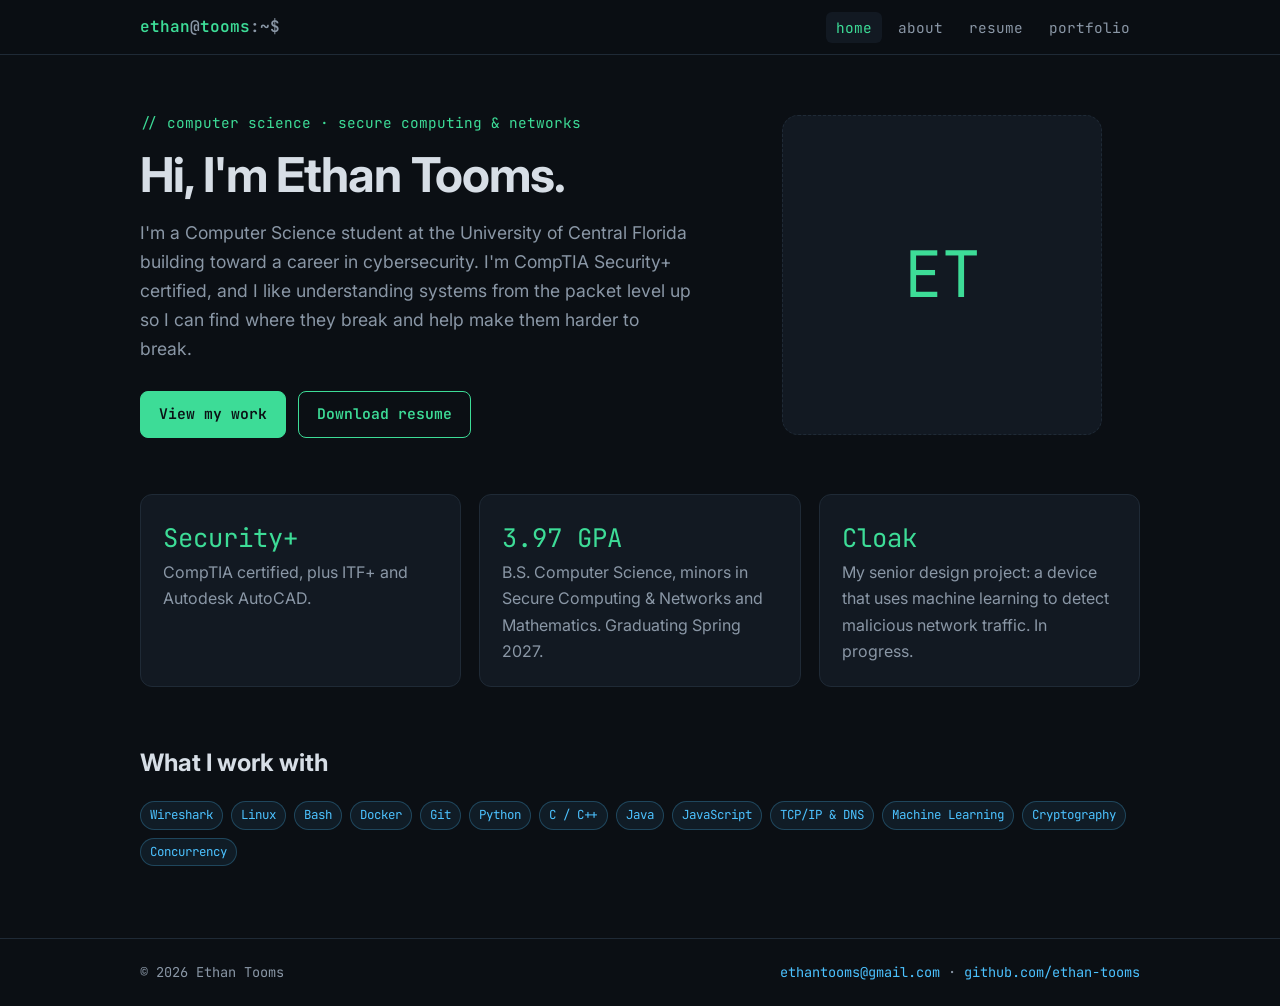
==== index.html @ 14f5cd34 "Add all files for site" ====
<!doctype html>
<html lang="en">
<head>
  <meta charset="utf-8">
  <meta name="viewport" content="width=device-width, initial-scale=1">
  <title>Ethan Tooms | Cybersecurity Portfolio</title>
  <meta name="description" content="Ethan Tooms — Computer Science student at UCF focused on secure computing and network security. CompTIA Security+ certified.">
  <link rel="preconnect" href="https://fonts.googleapis.com">
  <link href="https://fonts.googleapis.com/css2?family=Inter:wght@400;600;700&family=JetBrains+Mono:wght@400;600&display=swap" rel="stylesheet">
  <link rel="stylesheet" href="style.css">
</head>
<body>
  <nav class="nav">
    <div class="nav-inner">
      <a class="brand" href="index.html">ethan<span>@</span>tooms<span>:~$</span></a>
      <ul>
        <li><a class="active" href="index.html">home</a></li>
        <li><a href="about.html">about</a></li>
        <li><a href="resume.html">resume</a></li>
        <li><a href="portfolio.html">portfolio</a></li>
      </ul>
    </div>
  </nav>

  <main>
    <section class="hero">
      <div>
        <span class="eyebrow">// computer science · secure computing &amp; networks</span>
        <h1>Hi, I'm Ethan Tooms.</h1>
        <p class="lead">
          I'm a Computer Science student at the University of Central Florida building toward a career in
          cybersecurity. I'm CompTIA Security+ certified, and I like understanding systems from the packet
          level up so I can find where they break and help make them harder to break.
        </p>
        <div class="cta">
          <a class="btn" href="portfolio.html">View my work</a>
          <a class="btn ghost" href="files/Ethan_Tooms_Resume.pdf" download>Download resume</a>
        </div>
      </div>
      <!-- Replace images/headshot.jpg with your own photo (square works best). -->
      <img class="headshot" src="images/headshot.jpg" alt="Photo of Ethan Tooms"
           onerror="this.style.display='none'; this.nextElementSibling.style.display='flex';">
      <div class="headshot-fallback" aria-hidden="true">ET</div>
    </section>

    <section>
      <div class="grid">
        <div class="card">
          <div class="stat">Security+</div>
          <p>CompTIA certified, plus ITF+ and Autodesk AutoCAD.</p>
        </div>
        <div class="card">
          <div class="stat">3.97 GPA</div>
          <p>B.S. Computer Science, minors in Secure Computing &amp; Networks and Mathematics. Graduating Spring 2027.</p>
        </div>
        <div class="card">
          <div class="stat">Cloak</div>
          <p>My senior design project: a device that uses machine learning to detect malicious network traffic. In progress.</p>
        </div>
      </div>
    </section>

    <section>
      <h2>What I work with</h2>
      <div class="tags">
        <span class="tag">Wireshark</span><span class="tag">Linux</span><span class="tag">Bash</span>
        <span class="tag">Docker</span><span class="tag">Git</span><span class="tag">Python</span>
        <span class="tag">C / C++</span><span class="tag">Java</span><span class="tag">JavaScript</span>
        <span class="tag">TCP/IP &amp; DNS</span><span class="tag">Machine Learning</span><span class="tag">Cryptography</span><span class="tag">Concurrency</span>
      </div>
    </section>
  </main>

  <footer>
    <div class="footer-inner">
      <span>© 2026 Ethan Tooms</span>
      <span><a href="mailto:ethantooms@gmail.com">ethantooms@gmail.com</a> · <a href="https://github.com/ethan-tooms">github.com/ethan-tooms</a></span>
    </div>
  </footer>
</body>
</html>
---- style.css ----
:root {
  --bg: #0b0f14;
  --panel: #121922;
  --line: #1f2a36;
  --text: #d7dee6;
  --muted: #8a97a6;
  --accent: #3ddc97;
  --accent-2: #4cc2ff;
  --mono: "JetBrains Mono", ui-monospace, SFMono-Regular, Menlo, monospace;
  --sans: "Inter", system-ui, -apple-system, "Segoe UI", sans-serif;
}

* { box-sizing: border-box; margin: 0; padding: 0; }
html { scroll-behavior: smooth; }
body {
  background: var(--bg);
  color: var(--text);
  font-family: var(--sans);
  line-height: 1.65;
  min-height: 100vh;
  display: flex;
  flex-direction: column;
}
a { color: var(--accent-2); text-decoration: none; }
a:hover { text-decoration: underline; }
img { max-width: 100%; display: block; }

/* Nav */
.nav {
  border-bottom: 1px solid var(--line);
  position: sticky; top: 0;
  background: rgba(11, 15, 20, 0.92);
  backdrop-filter: blur(6px);
  z-index: 10;
}
.nav-inner {
  max-width: 1040px; margin: 0 auto;
  padding: 14px 20px;
  display: flex; align-items: center; justify-content: space-between; gap: 16px;
  flex-wrap: wrap;
}
.brand { font-family: var(--mono); color: var(--accent); font-weight: 600; }
.brand span { color: var(--muted); }
.nav ul { list-style: none; display: flex; gap: 6px; flex-wrap: wrap; }
.nav ul a {
  font-family: var(--mono); font-size: 0.9rem;
  color: var(--muted); padding: 6px 10px; border-radius: 6px;
}
.nav ul a:hover { color: var(--text); background: var(--panel); text-decoration: none; }
.nav ul a.active { color: var(--accent); background: var(--panel); }

/* Layout */
main { flex: 1; max-width: 1040px; width: 100%; margin: 0 auto; padding: 56px 20px 72px; }
h1 { font-size: clamp(2rem, 5vw, 3rem); line-height: 1.15; letter-spacing: -0.02em; }
h2 { font-size: 1.5rem; margin-bottom: 18px; }
h3 { font-size: 1.1rem; margin-bottom: 6px; }
.eyebrow {
  font-family: var(--mono); color: var(--accent); font-size: 0.9rem;
  margin-bottom: 12px; display: block;
}
.lead { color: var(--muted); font-size: 1.1rem; max-width: 62ch; margin-top: 16px; }
section + section { margin-top: 56px; }
p + p { margin-top: 14px; }

/* Hero */
.hero { display: grid; grid-template-columns: 1.4fr 1fr; gap: 48px; align-items: center; }
.headshot {
  width: 100%; max-width: 320px; aspect-ratio: 1; object-fit: cover;
  border-radius: 16px; border: 1px solid var(--line);
  justify-self: center;
  box-shadow: 0 0 0 6px rgba(61, 220, 151, 0.06);
}
.headshot-fallback {
  width: 100%; max-width: 320px; aspect-ratio: 1; border-radius: 16px;
  border: 1px dashed var(--line); background: var(--panel);
  display: none; align-items: center; justify-content: center;
  font-family: var(--mono); font-size: 4rem; color: var(--accent);
  justify-self: center;
}
.cta { display: flex; gap: 12px; flex-wrap: wrap; margin-top: 28px; }
.btn {
  font-family: var(--mono); font-size: 0.92rem;
  padding: 10px 18px; border-radius: 8px; border: 1px solid var(--accent);
  color: var(--bg); background: var(--accent); font-weight: 600;
}
.btn:hover { text-decoration: none; filter: brightness(1.08); }
.btn.ghost { background: transparent; color: var(--accent); }

/* Cards & grids */
.grid { display: grid; grid-template-columns: repeat(auto-fit, minmax(260px, 1fr)); gap: 18px; }
.card {
  background: var(--panel); border: 1px solid var(--line);
  border-radius: 12px; padding: 22px;
}
.card p { color: var(--muted); }
.card.feature { border-color: rgba(61, 220, 151, 0.35); }
.stat { font-family: var(--mono); font-size: 1.6rem; color: var(--accent); }
.tags { display: flex; flex-wrap: wrap; gap: 8px; margin-top: 14px; }
.tag {
  font-family: var(--mono); font-size: 0.78rem;
  color: var(--accent-2); background: rgba(76, 194, 255, 0.08);
  border: 1px solid rgba(76, 194, 255, 0.25);
  padding: 3px 9px; border-radius: 999px;
}
.status {
  font-family: var(--mono); font-size: 0.75rem; text-transform: uppercase;
  letter-spacing: 0.05em; padding: 3px 8px; border-radius: 4px;
  background: rgba(255, 196, 0, 0.12); color: #ffc400;
  display: inline-block; margin-bottom: 10px;
}
.status.done { background: rgba(61, 220, 151, 0.12); color: var(--accent); }
.links { display: flex; gap: 16px; flex-wrap: wrap; margin-top: 16px; font-family: var(--mono); font-size: 0.9rem; }
ul.clean { list-style: none; }
ul.clean li { padding-left: 20px; position: relative; color: var(--muted); }
ul.clean li + li { margin-top: 6px; }
ul.clean li::before { content: ">"; position: absolute; left: 0; color: var(--accent); font-family: var(--mono); }

/* Project feature */
.project { display: grid; grid-template-columns: 1fr 1fr; gap: 28px; }
.project + .project { margin-top: 22px; }

/* Resume */
.resume-head { display: flex; justify-content: space-between; align-items: flex-end; gap: 20px; flex-wrap: wrap; margin-bottom: 32px; }
.resume-block { border-left: 2px solid var(--line); padding-left: 20px; }
.resume-block + .resume-block { margin-top: 28px; }
.resume-block h3 { display: flex; justify-content: space-between; gap: 12px; flex-wrap: wrap; }
.resume-block h3 small { font-family: var(--mono); font-weight: 400; color: var(--muted); font-size: 0.85rem; }
.resume-block .sub { color: var(--muted); font-size: 0.95rem; margin-bottom: 8px; }
.pdf-frame { width: 100%; height: 900px; border: 1px solid var(--line); border-radius: 12px; background: #fff; }

/* Footer */
footer { border-top: 1px solid var(--line); }
.footer-inner {
  max-width: 1040px; margin: 0 auto; padding: 22px 20px;
  display: flex; justify-content: space-between; gap: 12px; flex-wrap: wrap;
  font-family: var(--mono); font-size: 0.85rem; color: var(--muted);
}

@media (max-width: 760px) {
  main { padding-top: 36px; }
  .hero, .project { grid-template-columns: 1fr; }
  .hero .headshot, .hero .headshot-fallback { order: -1; max-width: 220px; justify-self: start; }
  .pdf-frame { height: 560px; }
}
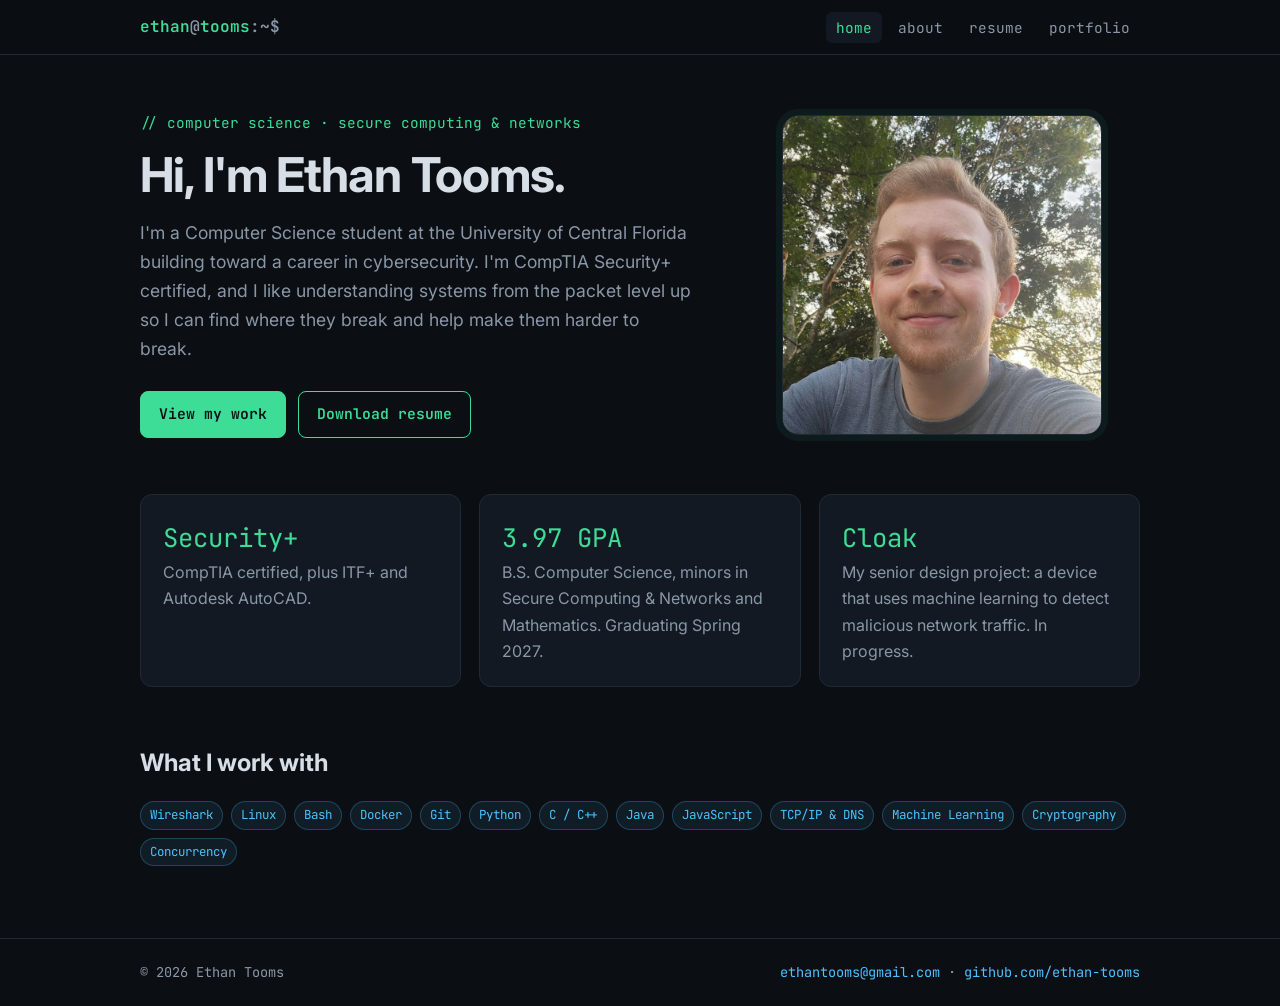
==== commit 82e19a14: "Change file paths for headshot and resume" ====
--- a/index.html
+++ b/index.html
@@ -34,11 +34,10 @@
         </p>
         <div class="cta">
           <a class="btn" href="portfolio.html">View my work</a>
-          <a class="btn ghost" href="files/Ethan_Tooms_Resume.pdf" download>Download resume</a>
+          <a class="btn ghost" href="Ethan_Tooms_Resume.pdf" download>Download resume</a>
         </div>
       </div>
-      <!-- Replace images/headshot.jpg with your own photo (square works best). -->
-      <img class="headshot" src="images/headshot.jpg" alt="Photo of Ethan Tooms"
+      <img class="headshot" src="headshot.jpg" alt="Photo of Ethan Tooms"
            onerror="this.style.display='none'; this.nextElementSibling.style.display='flex';">
       <div class="headshot-fallback" aria-hidden="true">ET</div>
     </section>
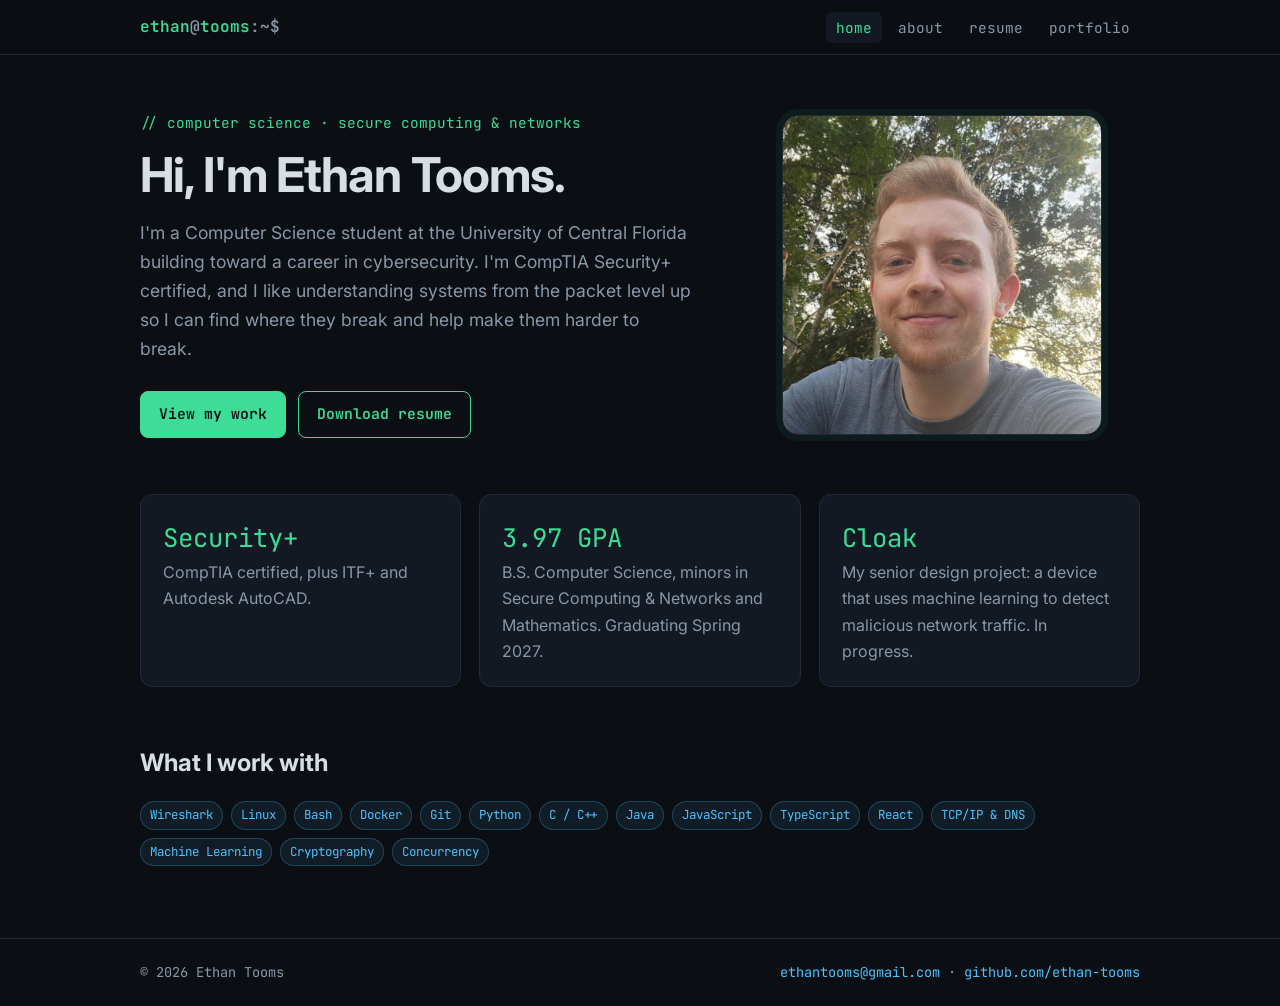
==== commit 85c36527: "Update site pages" ====
--- a/index.html
+++ b/index.html
@@ -37,6 +37,7 @@
           <a class="btn ghost" href="Ethan_Tooms_Resume.pdf" download>Download resume</a>
         </div>
       </div>
+      <!-- Replace headshot.jpg with your own photo (square works best). -->
       <img class="headshot" src="headshot.jpg" alt="Photo of Ethan Tooms"
            onerror="this.style.display='none'; this.nextElementSibling.style.display='flex';">
       <div class="headshot-fallback" aria-hidden="true">ET</div>
@@ -64,7 +65,7 @@
       <div class="tags">
         <span class="tag">Wireshark</span><span class="tag">Linux</span><span class="tag">Bash</span>
         <span class="tag">Docker</span><span class="tag">Git</span><span class="tag">Python</span>
-        <span class="tag">C / C++</span><span class="tag">Java</span><span class="tag">JavaScript</span>
+        <span class="tag">C / C++</span><span class="tag">Java</span><span class="tag">JavaScript</span><span class="tag">TypeScript</span><span class="tag">React</span>
         <span class="tag">TCP/IP &amp; DNS</span><span class="tag">Machine Learning</span><span class="tag">Cryptography</span><span class="tag">Concurrency</span>
       </div>
     </section>
